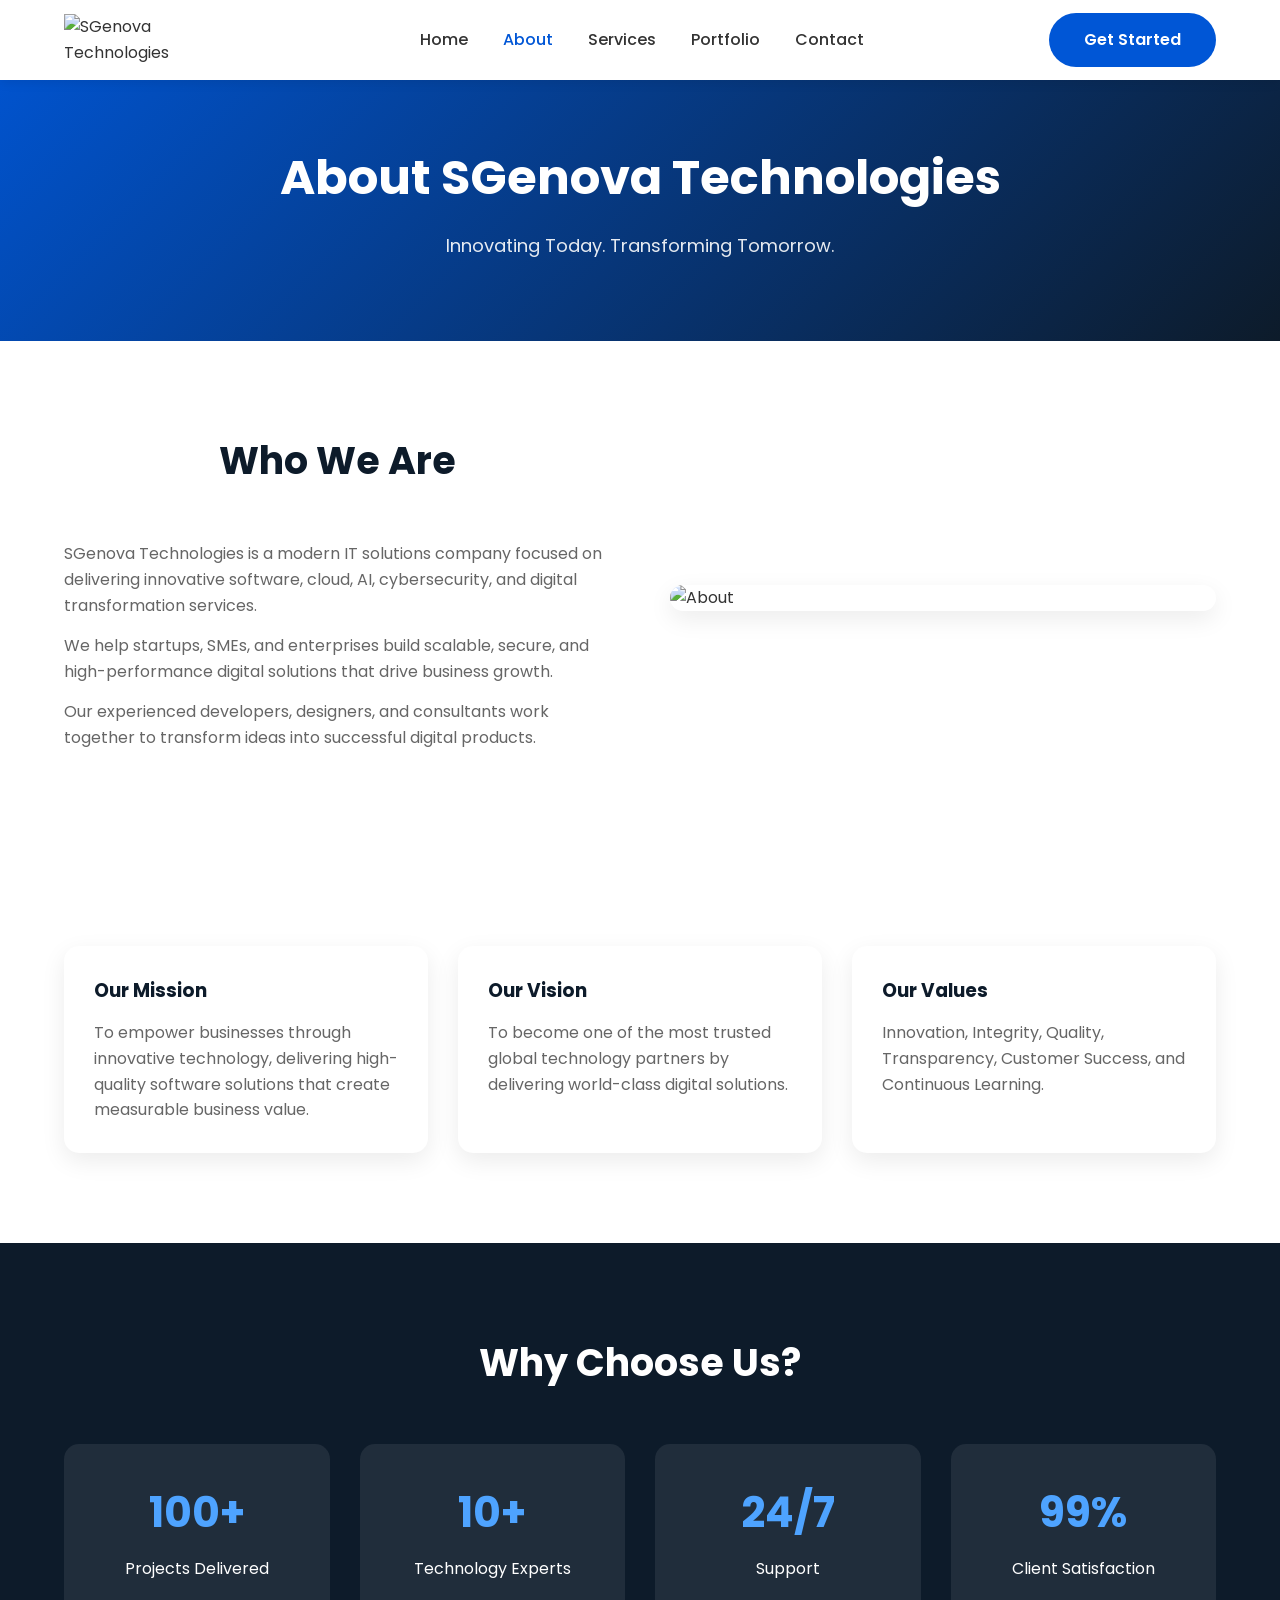
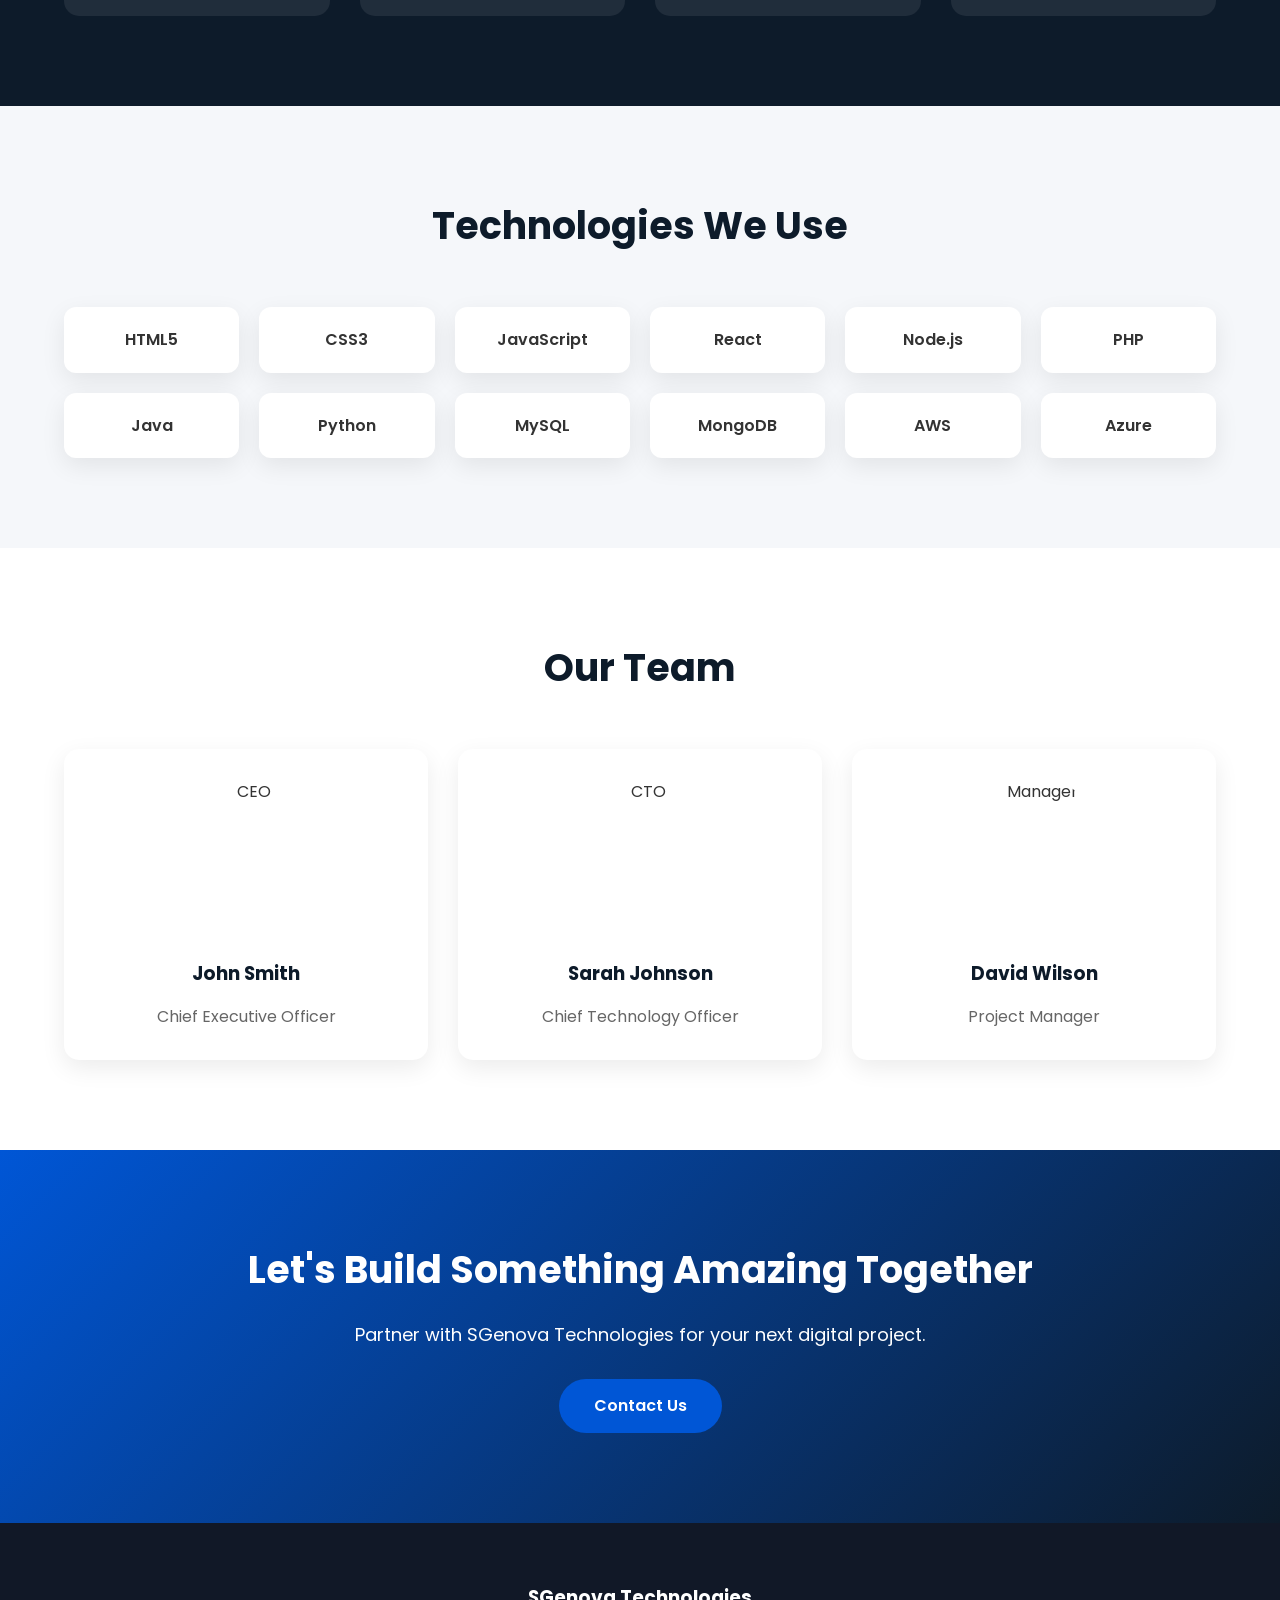
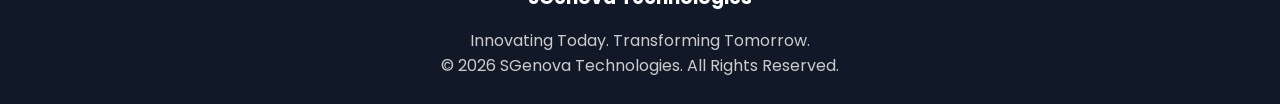
==== Frontend/about.html @ 68a5938a "c1" ====
<!DOCTYPE html>
<html lang="en">

<head>
    <meta charset="UTF-8">
    <meta name="viewport" content="width=device-width, initial-scale=1.0">

    <title>About Us | SGenova Technologies</title>

    <link rel="stylesheet" href="css/style.css">
    <link rel="stylesheet" href="css/responsive.css">
    <link rel="stylesheet" href="css/animations.css">

    <link rel="preconnect" href="https://fonts.googleapis.com">
    <link rel="preconnect" href="https://fonts.gstatic.com" crossorigin>

    <link href="https://fonts.googleapis.com/css2?family=Poppins:wght@300;400;500;600;700;800&display=swap"
        rel="stylesheet">
</head>

<body>

    <!-- Header -->

    <header>

        <div class="container">

            <nav>

                <div class="logo">
                    <img src="images/logo.png" alt="SGenova Technologies">
                </div>

                <ul>
                    <li><a href="index.html">Home</a></li>
                    <li><a href="about.html" class="active">About</a></li>
                    <li><a href="services.html">Services</a></li>
                    <li><a href="portfolio.html">Portfolio</a></li>
                    <li><a href="contact.html">Contact</a></li>
                </ul>

                <a href="contact.html" class="btn">Get Started</a>

            </nav>

        </div>

    </header>



    <!-- Page Banner -->

    <section class="page-banner">

        <div class="container">

            <h1>About SGenova Technologies</h1>

            <p>Innovating Today. Transforming Tomorrow.</p>

        </div>

    </section>



    <!-- Company -->

    <section class="about-company">

        <div class="container grid-2">

            <div>

                <h2>Who We Are</h2>

                <p>

                    SGenova Technologies is a modern IT solutions company focused on
                    delivering innovative software, cloud, AI, cybersecurity, and
                    digital transformation services.

                </p>

                <p>

                    We help startups, SMEs, and enterprises build scalable,
                    secure, and high-performance digital solutions that drive
                    business growth.

                </p>

                <p>

                    Our experienced developers, designers, and consultants work
                    together to transform ideas into successful digital products.

                </p>

            </div>

            <div>

                <img src="images/about.jpg" alt="About">

            </div>

        </div>

    </section>



    <!-- Mission Vision -->

    <section class="mission">

        <div class="container">

            <div class="cards">

                <div class="card">

                    <h3>Our Mission</h3>

                    <p>

                        To empower businesses through innovative technology,
                        delivering high-quality software solutions that create
                        measurable business value.

                    </p>

                </div>

                <div class="card">

                    <h3>Our Vision</h3>

                    <p>

                        To become one of the most trusted global technology
                        partners by delivering world-class digital solutions.

                    </p>

                </div>

                <div class="card">

                    <h3>Our Values</h3>

                    <p>

                        Innovation, Integrity, Quality, Transparency,
                        Customer Success, and Continuous Learning.

                    </p>

                </div>

            </div>

        </div>

    </section>



    <!-- Why Choose -->

    <section class="why">

        <div class="container">

            <h2>Why Choose Us?</h2>

            <div class="features">

                <div>

                    <h3>100+</h3>

                    <p>Projects Delivered</p>

                </div>

                <div>

                    <h3>10+</h3>

                    <p>Technology Experts</p>

                </div>

                <div>

                    <h3>24/7</h3>

                    <p>Support</p>

                </div>

                <div>

                    <h3>99%</h3>

                    <p>Client Satisfaction</p>

                </div>

            </div>

        </div>

    </section>



    <!-- Technologies -->

    <section class="technologies">

        <div class="container">

            <h2>Technologies We Use</h2>

            <div class="tech-grid">

                <div>HTML5</div>
                <div>CSS3</div>
                <div>JavaScript</div>
                <div>React</div>
                <div>Node.js</div>
                <div>PHP</div>
                <div>Java</div>
                <div>Python</div>
                <div>MySQL</div>
                <div>MongoDB</div>
                <div>AWS</div>
                <div>Azure</div>

            </div>

        </div>

    </section>



    <!-- Team -->

    <section class="team">

        <div class="container">

            <h2>Our Team</h2>

            <div class="cards">

                <div class="card">

                    <img src="images/team1.jpg" alt="CEO">

                    <h3>John Smith</h3>

                    <p>Chief Executive Officer</p>

                </div>

                <div class="card">

                    <img src="images/team2.jpg" alt="CTO">

                    <h3>Sarah Johnson</h3>

                    <p>Chief Technology Officer</p>

                </div>

                <div class="card">

                    <img src="images/team3.jpg" alt="Manager">

                    <h3>David Wilson</h3>

                    <p>Project Manager</p>

                </div>

            </div>

        </div>

    </section>



    <!-- CTA -->

    <section class="cta">

        <div class="container">

            <h2>Let's Build Something Amazing Together</h2>

            <p>Partner with SGenova Technologies for your next digital project.</p>

            <a href="contact.html" class="btn">Contact Us</a>

        </div>

    </section>



    <!-- Footer -->

    <footer>

        <div class="container">

            <h3>SGenova Technologies</h3>

            <p>Innovating Today. Transforming Tomorrow.</p>

            <p>© 2026 SGenova Technologies. All Rights Reserved.</p>

        </div>

    </footer>

    <script src="js/script.js"></script>

</body>

</html>
---- Frontend/css/style.css ----
/*====================================
    SGenova Technologies
    Main Stylesheet
=====================================*/

/* Google Font */
@import url('https://fonts.googleapis.com/css2?family=Poppins:wght@300;400;500;600;700;800&display=swap');

/* Reset */

*{
    margin:0;
    padding:0;
    box-sizing:border-box;
}

html{
    scroll-behavior:smooth;
}

body{
    font-family:'Poppins',sans-serif;
    line-height:1.6;
    color:#333;
    background:#fff;
}

/* Variables */

:root{

    --primary:#0056d6;
    --secondary:#0d1b2a;
    --light:#f5f7fa;
    --white:#ffffff;
    --dark:#222;
    --shadow:0 8px 25px rgba(0,0,0,.08);

}

/* Container */

.container{

    width:90%;
    max-width:1200px;
    margin:auto;

}

/* Images */

img{

    width:100%;
    display:block;

}

/* Links */

a{

    text-decoration:none;

}

/* Lists */

ul{

    list-style:none;

}

/* Buttons */

.btn{

    display:inline-block;
    padding:14px 35px;
    background:var(--primary);
    color:#fff;
    border-radius:50px;
    font-weight:600;
    transition:.3s;

}

.btn:hover{

    background:#003f9e;
    transform:translateY(-3px);

}

.btn-outline{

    display:inline-block;
    padding:14px 35px;
    border:2px solid var(--primary);
    color:var(--primary);
    border-radius:50px;
    transition:.3s;

}

.btn-outline:hover{

    background:var(--primary);
    color:#fff;

}

/* Header */

header{

    position:fixed;
    width:100%;
    top:0;
    left:0;
    background:#fff;
    box-shadow:0 3px 10px rgba(0,0,0,.08);
    z-index:1000;

}

nav{

    display:flex;
    justify-content:space-between;
    align-items:center;
    height:80px;

}

.logo img{

    width:170px;

}

nav ul{

    display:flex;
    gap:35px;

}

nav ul li a{

    color:#333;
    font-weight:500;
    transition:.3s;

}

nav ul li a:hover,
nav ul li a.active{

    color:var(--primary);

}

/* Hero */

.hero{

    padding:150px 0 100px;
    background:linear-gradient(to right,#eef5ff,#ffffff);

}

.hero-content{

    display:grid;
    grid-template-columns:repeat(2,1fr);
    gap:60px;
    align-items:center;

}

.hero-text h1{

    font-size:52px;
    color:var(--secondary);
    margin-bottom:20px;

}

.hero-text p{

    font-size:18px;
    margin-bottom:30px;
    color:#555;

}

.hero-image img{

    border-radius:20px;
    box-shadow:var(--shadow);

}

/* Common Sections */

section{

    padding:90px 0;

}

section h2{

    text-align:center;
    font-size:38px;
    color:var(--secondary);
    margin-bottom:50px;

}

/* Grid */

.grid-2{

    display:grid;
    grid-template-columns:repeat(2,1fr);
    gap:60px;
    align-items:center;

}

/* Cards */

.cards{

    display:grid;
    grid-template-columns:repeat(auto-fit,minmax(280px,1fr));
    gap:30px;

}

.card{

    background:#fff;
    padding:30px;
    border-radius:15px;
    box-shadow:var(--shadow);
    transition:.3s;

}

.card:hover{

    transform:translateY(-10px);

}

.card img{

    width:80px;
    margin-bottom:20px;

}

.card h3{

    margin-bottom:15px;
    color:var(--secondary);

}

.card p{

    color:#666;

}



/*====================================
    ABOUT SECTION
=====================================*/

.about-preview img,
.about-company img{
    border-radius:15px;
    box-shadow:var(--shadow);
}

.about-preview p,
.about-company p{
    margin:15px 0;
    color:#666;
    font-size:16px;
}

/*====================================
    PAGE BANNER
=====================================*/

.page-banner{
    background:linear-gradient(135deg,#0056d6,#0d1b2a);
    color:#fff;
    text-align:center;
    padding:140px 0 80px;
}

.page-banner h1{
    font-size:48px;
    margin-bottom:15px;
}

.page-banner p{
    font-size:18px;
    opacity:.9;
}

/*====================================
    SERVICES
=====================================*/

.services{
    background:#f8f9fc;
}

.services .card{
    text-align:center;
}

.services .card img{
    width:70px;
    margin:0 auto 20px;
}

.services .card h3{
    margin-bottom:15px;
}

.services .card:hover{
    background:#fff;
}

/*====================================
    PROCESS
=====================================*/

.process{
    background:#fff;
}

.process .card{
    text-align:center;
}

.process .card h3{
    font-size:42px;
    color:var(--primary);
}

/*====================================
    TECHNOLOGIES
=====================================*/

.technologies{
    background:#f5f7fa;
}

.tech-grid{
    display:grid;
    grid-template-columns:repeat(auto-fit,minmax(160px,1fr));
    gap:20px;
}

.tech-grid div{
    background:#fff;
    padding:20px;
    text-align:center;
    border-radius:12px;
    font-weight:600;
    box-shadow:var(--shadow);
    transition:.3s;
}

.tech-grid div:hover{
    background:var(--primary);
    color:#fff;
    transform:translateY(-5px);
}

/*====================================
    WHY CHOOSE US
=====================================*/

.why{
    background:#0d1b2a;
    color:#fff;
}

.why h2{
    color:#fff;
}

.features{
    display:grid;
    grid-template-columns:repeat(auto-fit,minmax(220px,1fr));
    gap:30px;
    text-align:center;
}

.features div{
    padding:35px;
    background:rgba(255,255,255,.08);
    border-radius:15px;
}

.features h3{
    font-size:42px;
    color:#4ea3ff;
}

.features p{
    margin-top:10px;
}

/*====================================
    PORTFOLIO
=====================================*/

.portfolio{
    background:#fff;
}

.portfolio .card{
    overflow:hidden;
}

.portfolio .card img{
    width:100%;
    height:220px;
    object-fit:cover;
    border-radius:12px;
    margin-bottom:20px;
}

.portfolio .card:hover img{
    transform:scale(1.05);
    transition:.4s;
}

.tag{
    display:inline-block;
    margin-top:15px;
    padding:8px 18px;
    background:var(--primary);
    color:#fff;
    border-radius:30px;
    font-size:13px;
}

/*====================================
    INDUSTRIES
=====================================*/

.industries{
    background:#f8f9fc;
}

.industries .card{
    text-align:center;
}

/*====================================
    TEAM
=====================================*/

.team{
    background:#fff;
}

.team .card{
    text-align:center;
}

.team img{
    width:160px;
    height:160px;
    border-radius:50%;
    object-fit:cover;
    margin:auto;
    margin-bottom:20px;
}

/*====================================
    TESTIMONIALS
=====================================*/

.testimonials{
    background:#f5f7fa;
}

.testimonials .card{
    text-align:center;
}

.testimonials p{
    font-style:italic;
    color:#555;
}

.testimonials h4{
    margin-top:20px;
    color:var(--primary);
}

/*====================================
    CONTACT
=====================================*/

.contact{
    background:#fff;
}

.contact-form{
    background:#fff;
    padding:40px;
    border-radius:15px;
    box-shadow:var(--shadow);
}

.contact-form h2{
    text-align:left;
    margin-bottom:25px;
}

.contact-form input,
.contact-form textarea{
    width:100%;
    padding:15px;
    margin-bottom:20px;
    border:1px solid #ddd;
    border-radius:10px;
    font-size:15px;
    font-family:Poppins,sans-serif;
}

.contact-form input:focus,
.contact-form textarea:focus{
    outline:none;
    border-color:var(--primary);
}

.contact-info{
    padding:20px;
}

.info-box{
    background:#f5f7fa;
    padding:25px;
    margin-bottom:20px;
    border-left:5px solid var(--primary);
    border-radius:10px;
}

.info-box h3{
    margin-bottom:10px;
    color:var(--secondary);
}

.map iframe{
    border-radius:15px;
    box-shadow:var(--shadow);
}

/*====================================
    CTA
=====================================*/

.cta{
    text-align:center;
    background:linear-gradient(135deg,#0056d6,#0d1b2a);
    color:#fff;
}

.cta h2{
    color:#fff;
    margin-bottom:20px;
}

.cta p{
    margin-bottom:30px;
    font-size:18px;
}

/*====================================
    FOOTER
=====================================*/

footer{
    background:#111827;
    color:#fff;
    padding:60px 0 25px;
    text-align:center;
}

.footer-grid{
    display:grid;
    grid-template-columns:repeat(auto-fit,minmax(250px,1fr));
    gap:40px;
    margin-bottom:30px;
    text-align:left;
}

footer h3,
footer h4{
    margin-bottom:15px;
}

footer ul li{
    margin-bottom:10px;
}

footer a{
    color:#ddd;
    transition:.3s;
}

footer a:hover{
    color:#4ea3ff;
}

footer p{
    color:#ccc;
}

/*====================================
    UTILITIES
=====================================*/

.text-center{
    text-align:center;
}

.mt-50{
    margin-top:50px;
}

.mb-50{
    margin-bottom:50px;
}

.shadow{
    box-shadow:var(--shadow);
}

.rounded{
    border-radius:15px;
}
---- Frontend/css/responsive.css ----
/*=========================================
    SGenova Technologies
    Responsive Stylesheet
==========================================*/

/* ===============================
   Large Devices (1200px)
================================ */

@media (max-width:1200px){

.container{
    width:95%;
}

.hero-text h1{
    font-size:46px;
}

section h2{
    font-size:34px;
}

}

/* ===============================
   Tablets (992px)
================================ */

@media (max-width:992px){

.hero-content,
.grid-2{

    grid-template-columns:1fr;
    text-align:center;

}

.hero{

    padding-top:130px;

}

.hero-image{

    order:-1;

}

.hero-text h1{

    font-size:42px;

}

.about-preview img,
.about-company img{

    margin:auto;

}

.features{

    grid-template-columns:repeat(2,1fr);

}

.footer-grid{

    grid-template-columns:repeat(2,1fr);

}

}

/* ===============================
   Mobile Navigation (768px)
================================ */

@media (max-width:768px){

header{

    position:relative;

}

nav{

    flex-direction:column;
    height:auto;
    padding:20px 0;

}

.logo{

    margin-bottom:20px;

}

nav ul{

    flex-direction:column;
    gap:15px;
    margin:20px 0;
    text-align:center;

}

.btn{

    padding:12px 25px;

}

.hero{

    padding:80px 0;

}

.hero-text h1{

    font-size:34px;

}

.hero-text p{

    font-size:16px;

}

.page-banner{

    padding:80px 0;

}

.page-banner h1{

    font-size:34px;

}

section{

    padding:70px 0;

}

section h2{

    font-size:30px;

}

.cards{

    grid-template-columns:1fr;

}

.features{

    grid-template-columns:1fr;

}

.tech-grid{

    grid-template-columns:repeat(2,1fr);

}

.contact{

    text-align:center;

}

.contact-form{

    padding:25px;

}

.footer-grid{

    grid-template-columns:1fr;
    text-align:center;

}

}

/* ===============================
   Small Phones (576px)
================================ */

@media (max-width:576px){

.container{

    width:92%;

}

.hero-text h1{

    font-size:28px;

}

.hero-text p{

    font-size:15px;

}

.page-banner h1{

    font-size:28px;

}

.page-banner p{

    font-size:15px;

}

section h2{

    font-size:26px;

}

.card{

    padding:20px;

}

.card h3{

    font-size:20px;

}

.tech-grid{

    grid-template-columns:1fr;

}

.features h3{

    font-size:32px;

}

.contact-form input,
.contact-form textarea{

    padding:12px;

}

.btn,
.btn-outline{

    display:block;
    width:100%;
    text-align:center;

}

.map iframe{

    height:300px;

}

}

/* ===============================
   Very Small Devices (400px)
================================ */

@media (max-width:400px){

.hero-text h1{

    font-size:24px;

}

.hero-text p{

    font-size:14px;

}

section{

    padding:50px 0;

}

.card{

    padding:15px;

}

.logo img{

    width:140px;

}

.page-banner{

    padding:60px 0;

}

}

/* ===============================
   Landscape Phones
================================ */

@media (max-height:500px){

.hero{

    padding:60px 0;

}

.page-banner{

    padding:60px 0;

}

}
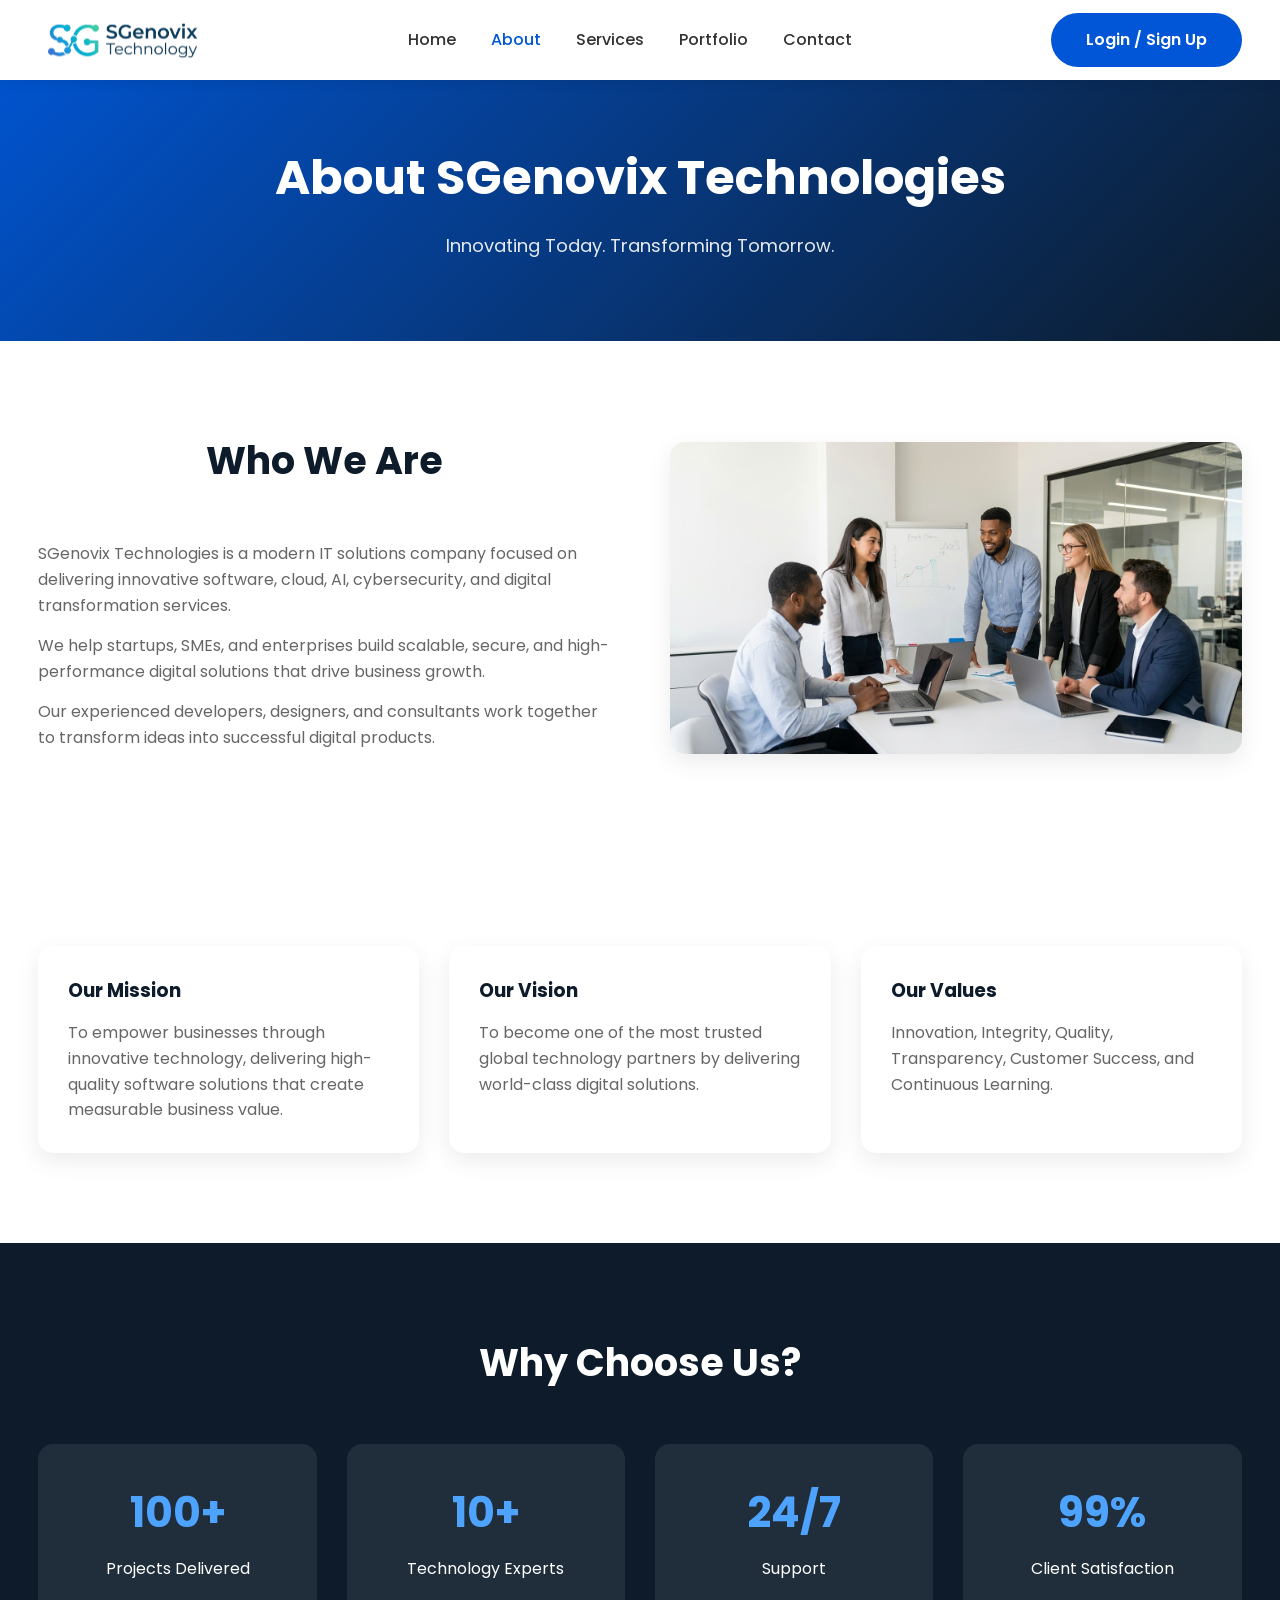
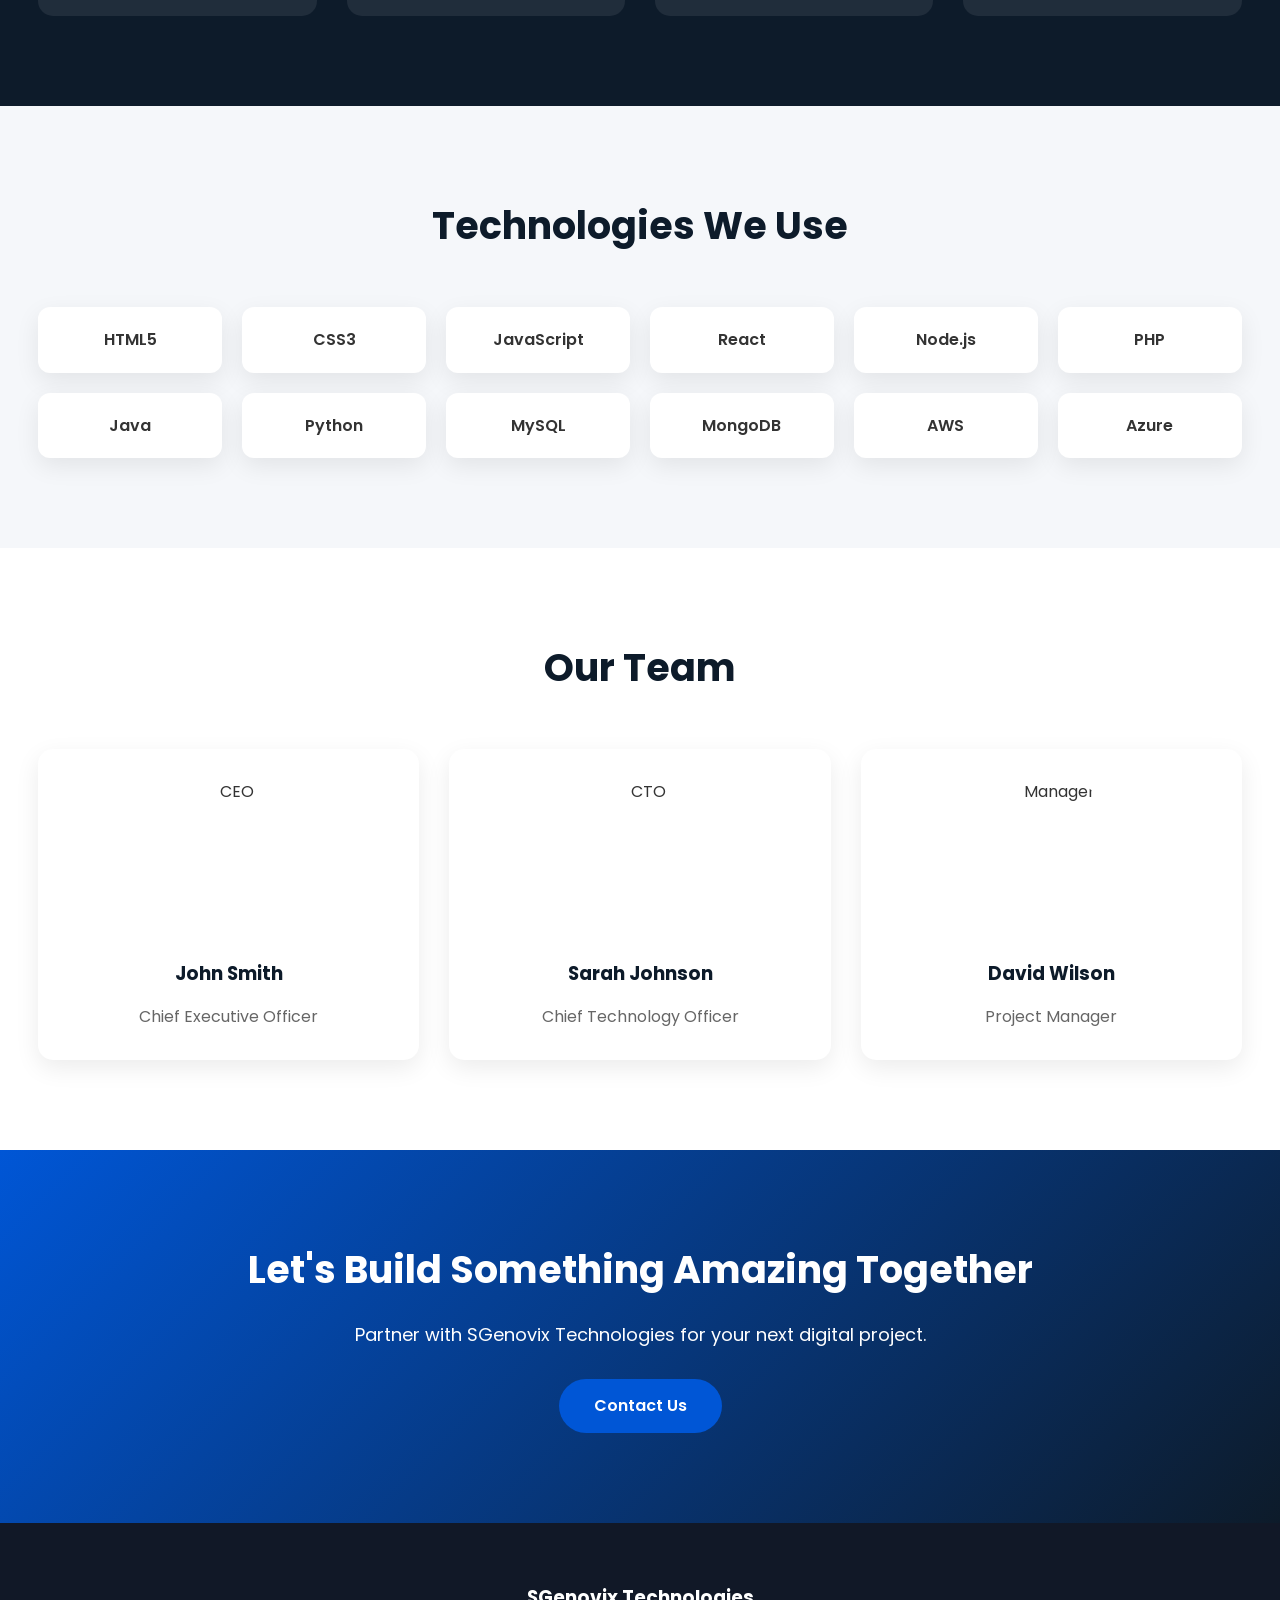
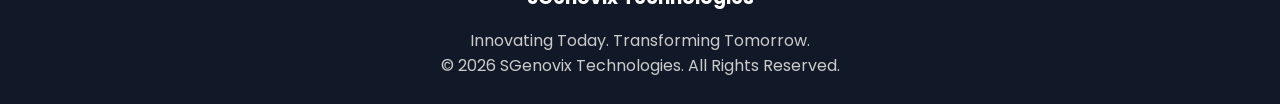
==== commit eea9b7f8: "22 c" ====
--- a/Frontend/about.html
+++ b/Frontend/about.html
@@ -5,7 +5,7 @@
     <meta charset="UTF-8">
     <meta name="viewport" content="width=device-width, initial-scale=1.0">
 
-    <title>About Us | SGenova Technologies</title>
+    <title>About Us | SGenovix Technologies</title>
 
     <link rel="stylesheet" href="css/style.css">
     <link rel="stylesheet" href="css/responsive.css">
@@ -29,7 +29,7 @@
             <nav>
 
                 <div class="logo">
-                    <img src="images/logo.png" alt="SGenova Technologies">
+                    <img src="images/logo.png" alt="SGenovix Technologies">
                 </div>
 
                 <ul>
@@ -40,7 +40,7 @@
                     <li><a href="contact.html">Contact</a></li>
                 </ul>
 
-                <a href="contact.html" class="btn">Get Started</a>
+                <a href="login.html" class="btn">Login / Sign Up</a>
 
             </nav>
 
@@ -56,7 +56,7 @@
 
         <div class="container">
 
-            <h1>About SGenova Technologies</h1>
+            <h1>About SGenovix Technologies</h1>
 
             <p>Innovating Today. Transforming Tomorrow.</p>
 
@@ -78,7 +78,7 @@
 
                 <p>
 
-                    SGenova Technologies is a modern IT solutions company focused on
+                    SGenovix Technologies is a modern IT solutions company focused on
                     delivering innovative software, cloud, AI, cybersecurity, and
                     digital transformation services.
 
@@ -103,7 +103,7 @@
 
             <div>
 
-                <img src="images/about.jpg" alt="About">
+                <img src="images/about.png" alt="About">
 
             </div>
 
@@ -306,7 +306,7 @@
 
             <h2>Let's Build Something Amazing Together</h2>
 
-            <p>Partner with SGenova Technologies for your next digital project.</p>
+            <p>Partner with SGenovix Technologies for your next digital project.</p>
 
             <a href="contact.html" class="btn">Contact Us</a>
 
@@ -322,11 +322,11 @@
 
         <div class="container">
 
-            <h3>SGenova Technologies</h3>
+            <h3>SGenovix Technologies</h3>
 
             <p>Innovating Today. Transforming Tomorrow.</p>
 
-            <p>© 2026 SGenova Technologies. All Rights Reserved.</p>
+            <p>© 2026 SGenovix Technologies. All Rights Reserved.</p>
 
         </div>
 
--- a/Frontend/css/style.css
+++ b/Frontend/css/style.css
@@ -42,8 +42,8 @@
 
 .container{
 
-    width:90%;
-    max-width:1200px;
+    width:94%;
+    max-width:1400px;
     margin:auto;
 
 }
@@ -424,42 +424,208 @@
 .features p{
     margin-top:10px;
 }
-
-/*====================================
-    PORTFOLIO
+/*====================================
+        PREMIUM INFINITE PORTFOLIO
 =====================================*/
 
 .portfolio{
-    background:#fff;
-}
-
-.portfolio .card{
+    background:#f8fbff;
+    overflow:visible;
+}
+
+.portfolio-slider{
+
+    position:relative;
+
+    width:100%;
+
+    overflow:visible;
+
+    padding:10px 0;
+
+}
+
+.slider-track{
+
+    display:flex;
+
+    gap:30px;
+
+    transition:transform .6s ease;
+
+    will-change:transform;
+
+}
+
+.slider-track.dragging{
+
+    transition:none;
+
+    cursor:grabbing;
+
+}
+
+.slider-track .card{
+
+    min-width:350px;
+
+    max-width:350px;
+
+    background:#fff;
+
+    border-radius:18px;
+
     overflow:hidden;
-}
-
-.portfolio .card img{
+
+    box-shadow:0 15px 40px rgba(0,0,0,.08);
+
+    transition:.35s;
+
+    user-select:none;
+
+}
+
+.slider-track .card:hover{
+
+    transform:translateY(-12px);
+
+    box-shadow:0 25px 60px rgba(0,0,0,.15);
+
+}
+
+.slider-track .card img{
+
     width:100%;
-    height:220px;
-    object-fit:cover;
-    border-radius:12px;
-    margin-bottom:20px;
-}
-
-.portfolio .card:hover img{
-    transform:scale(1.05);
-    transition:.4s;
+
+    height:230px;
+
+    object-fit:contain;
+
+    background:#eef3fa;
+
+    transition:.5s;
+
+}
+
+.slider-track .card:hover img{
+
+    transform:scale(1.06);
+
+}
+
+.slider-track .card h3{
+
+    padding:22px 22px 10px;
+
+    color:#0d1b2a;
+
+    font-size:24px;
+
+}
+
+.slider-track .card p{
+
+    padding:0 22px;
+
+    color:#666;
+
+    line-height:1.7;
+
+    min-height:95px;
+
 }
 
 .tag{
+
     display:inline-block;
-    margin-top:15px;
-    padding:8px 18px;
-    background:var(--primary);
-    color:#fff;
-    border-radius:30px;
-    font-size:13px;
-}
-
+
+    margin:22px;
+
+    padding:10px 20px;
+
+    background:#0056d6;
+
+    color:#fff;
+
+    border-radius:50px;
+
+    font-size:14px;
+
+}
+
+.slider-btn{
+
+    position:absolute;
+
+    top:50%;
+
+    transform:translateY(-50%);
+
+    width:56px;
+
+    height:56px;
+
+    border:none;
+
+    border-radius:50%;
+
+    background:#fff;
+
+    color:#0056d6;
+
+    font-size:28px;
+
+    box-shadow:0 10px 30px rgba(0,0,0,.15);
+
+    cursor:pointer;
+
+    transition:.3s;
+
+    z-index:100;
+
+}
+
+.slider-btn:hover{
+
+    background:#0056d6;
+
+    color:#fff;
+
+}
+
+.prev{
+
+    left:-50px;
+
+}
+
+.next{
+
+    right:-50px;
+
+}
+
+/*====================================
+        Slider Drag
+=====================================*/
+
+.slider-track{
+
+    cursor:grab;
+
+}
+
+.slider-track.dragging{
+
+    cursor:grabbing;
+
+}
+
+.slider-track .card{
+
+    flex-shrink:0;
+
+}
 /*====================================
     INDUSTRIES
 =====================================*/
@@ -657,4 +823,31 @@
 
 .rounded{
     border-radius:15px;
+}
+
+
+/*====================================
+        Slider Drag
+=====================================*/
+
+.slider-track{
+
+    cursor: grab;
+
+}
+
+.slider-track.dragging{
+
+    cursor: grabbing;
+
+    scroll-behavior: auto;
+
+    user-select: none;
+
+}
+
+.slider-track .card{
+
+    user-select: none;
+
 }
--- a/Frontend/css/responsive.css
+++ b/Frontend/css/responsive.css
@@ -158,10 +158,18 @@
     font-size:30px;
 
 }
-
-.cards{
-
-    grid-template-columns:1fr;
+/* Portfolio Slider */
+
+.slider-track .card{
+
+    flex:0 0 48%;
+
+}
+
+.slider-btn{
+
+    width:50px;
+    height:50px;
 
 }
 
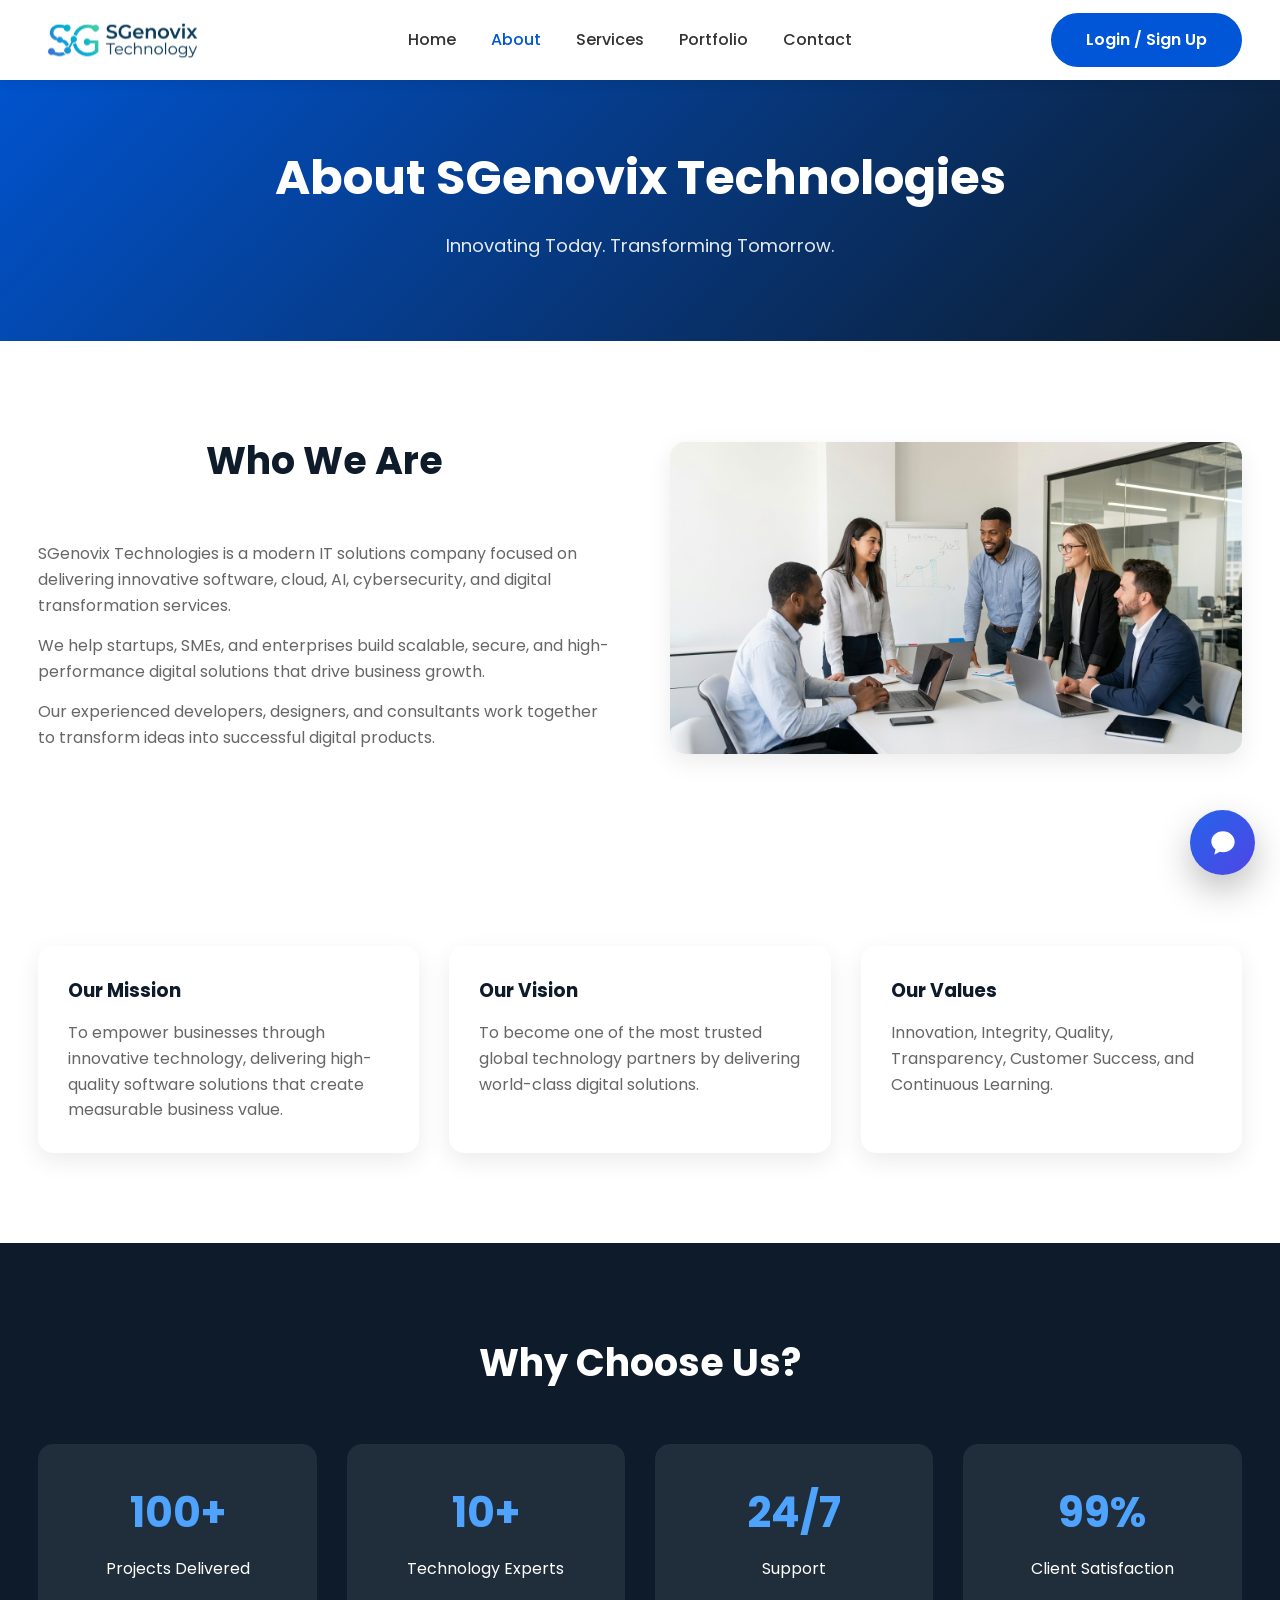
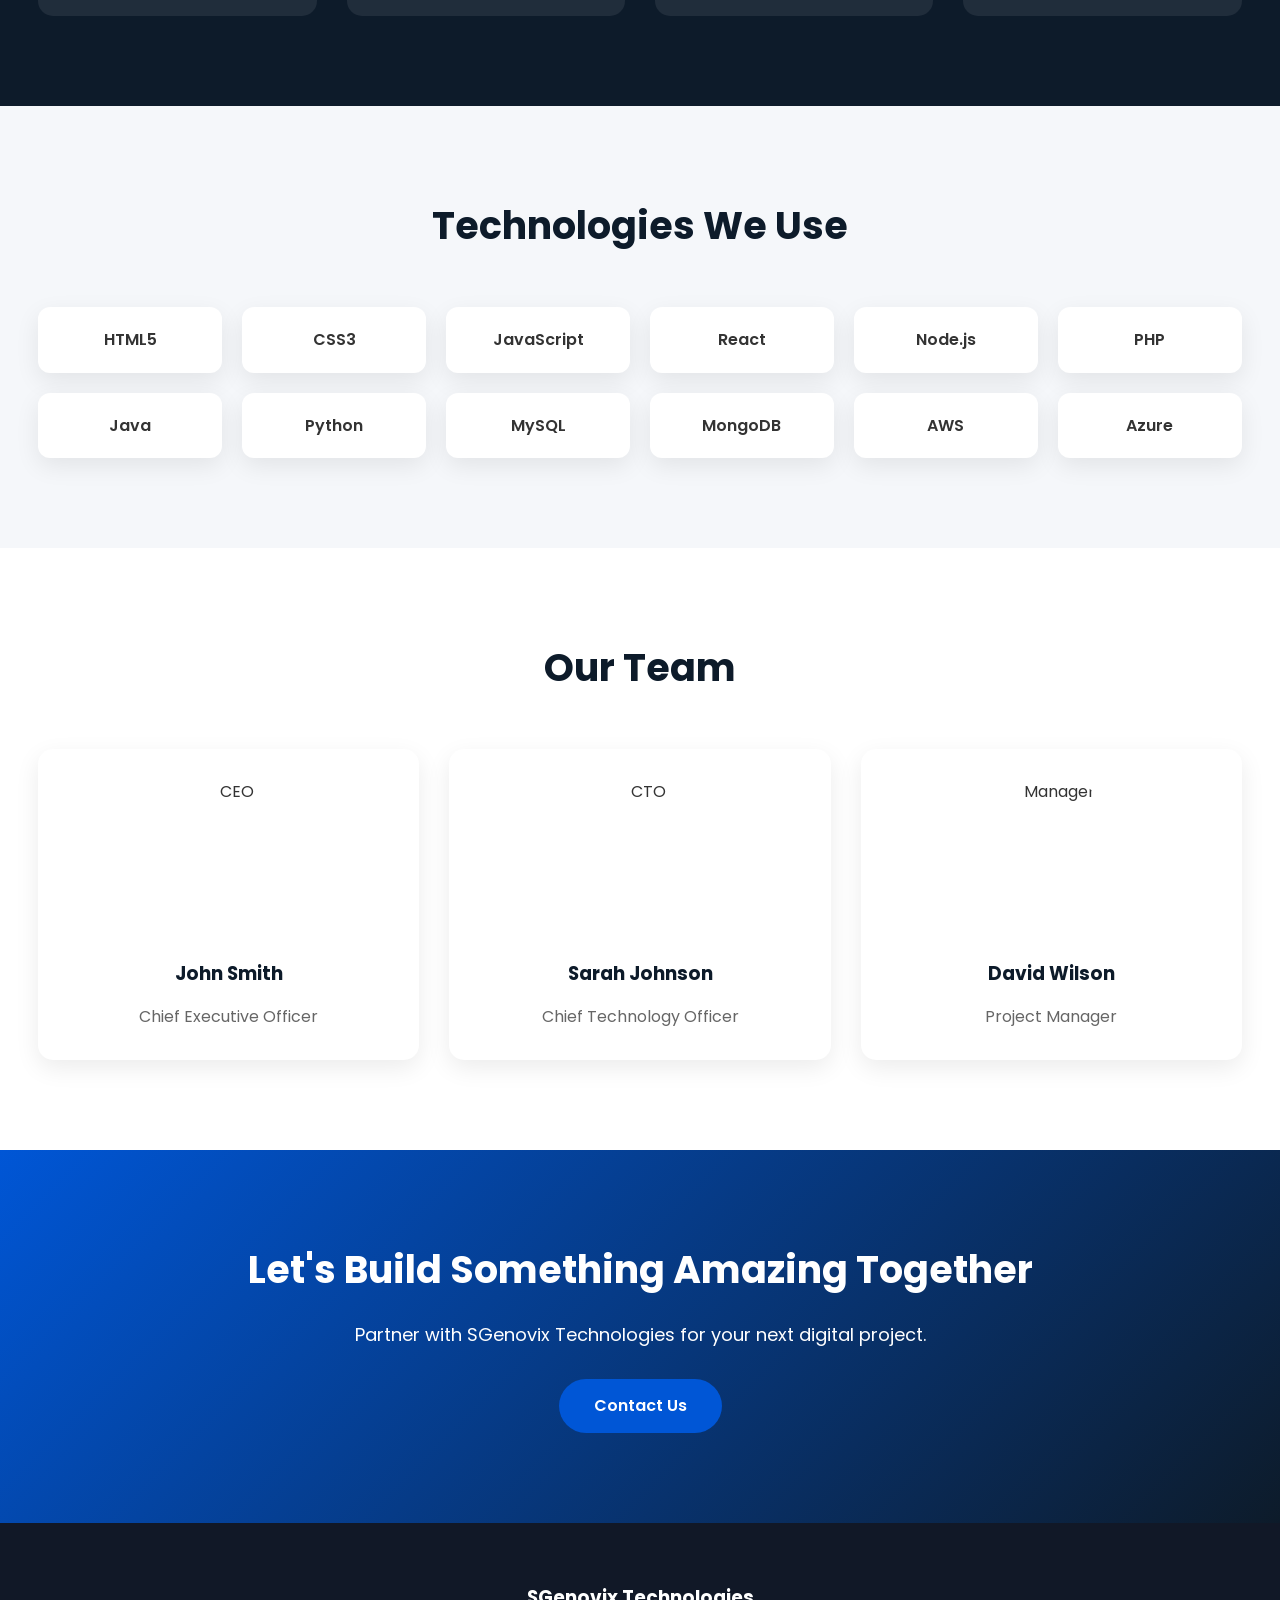
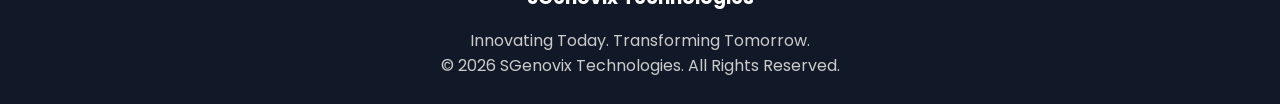
==== commit 36fe9313: "chatbot" ====
--- a/Frontend/about.html
+++ b/Frontend/about.html
@@ -18,6 +18,25 @@
         rel="stylesheet">
 </head>
 
+<div id="chatbot-container"></div>
+
+<script>
+
+    fetch("chatbot.html")
+
+        .then(response => response.text())
+
+        .then(html => {
+
+            document.getElementById("chatbot-container").innerHTML = html;
+
+        });
+
+</script>
+
+<link rel="stylesheet" href="css/chatbot.css">
+
+<script src="js/chatbot.js"></script>
 <body>
 
     <!-- Header -->
--- a/Frontend/css/chatbot.css
+++ b/Frontend/css/chatbot.css
@@ -0,0 +1,434 @@
+/* ===========================
+   SGenovix AI Chatbot
+=========================== */
+
+#chatbot {
+    position: fixed;
+    bottom: 25px;
+    right: 25px;
+    z-index: 99999;
+    font-family: 'Segoe UI', sans-serif;
+}
+
+/* Floating Button */
+
+#chat-toggle {
+    width: 65px;
+    height: 65px;
+    border: none;
+    border-radius: 50%;
+    cursor: pointer;
+    background: linear-gradient(135deg, #2563eb, #4f46e5);
+    color: white;
+    display: flex;
+    align-items: center;
+    justify-content: center;
+    box-shadow: 0 15px 35px rgba(0, 0, 0, .25);
+    transition: .3s;
+}
+
+#chat-toggle:hover {
+    transform: scale(1.08);
+}
+
+#chat-toggle svg {
+    width: 28px;
+    height: 28px;
+}
+
+/* Chat Window */
+
+#chat-window {
+
+    width: 380px;
+    height: 600px;
+
+    position: absolute;
+    bottom: 85px;
+    right: 0;
+
+    background: #ffffff;
+
+    border-radius: 20px;
+
+    overflow: hidden;
+
+    display: none;
+
+    flex-direction: column;
+
+    box-shadow: 0 20px 60px rgba(0, 0, 0, .25);
+
+    animation: popup .35s ease;
+
+}
+
+@keyframes popup {
+
+    from {
+
+        opacity: 0;
+
+        transform: translateY(30px);
+
+    }
+
+    to {
+
+        opacity: 1;
+
+        transform: translateY(0);
+
+    }
+
+}
+
+/* Header */
+
+.chat-header {
+
+    height: 75px;
+
+    background: linear-gradient(135deg, #2563eb, #4f46e5);
+
+    display: flex;
+
+    align-items: center;
+
+    padding: 15px;
+
+    color: white;
+
+}
+
+.chat-avatar {
+
+    width: 48px;
+
+    height: 48px;
+
+    background: white;
+
+    border-radius: 50%;
+
+    display: flex;
+
+    justify-content: center;
+
+    align-items: center;
+
+    font-size: 24px;
+
+    margin-right: 12px;
+
+}
+
+.chat-title {
+
+    flex: 1;
+
+}
+
+.chat-title h3 {
+
+    margin: 0;
+
+    font-size: 18px;
+
+}
+
+.chat-title span {
+
+    font-size: 12px;
+
+    opacity: .85;
+
+}
+
+#close-chat {
+
+    border: none;
+
+    background: none;
+
+    color: white;
+
+    font-size: 20px;
+
+    cursor: pointer;
+
+}
+
+/* Messages */
+
+#chat-messages {
+
+    flex: 1;
+
+    padding: 20px;
+
+    overflow-y: auto;
+
+    background: #f7f9fc;
+
+    display: flex;
+
+    flex-direction: column;
+
+    gap: 15px;
+
+}
+
+/* Bot Message */
+
+.bot-message {
+
+    background: white;
+
+    padding: 12px 15px;
+
+    border-radius: 15px;
+
+    max-width: 85%;
+
+    box-shadow: 0 2px 8px rgba(0, 0, 0, .08);
+
+    font-size: 14px;
+
+    line-height: 1.6;
+
+}
+
+/* User Message */
+
+.user-message {
+
+    background: #2563eb;
+
+    color: white;
+
+    padding: 12px 15px;
+
+    border-radius: 15px;
+
+    align-self: flex-end;
+
+    max-width: 85%;
+
+    font-size: 14px;
+
+    line-height: 1.6;
+
+}
+
+/* Input */
+
+.chat-input {
+
+    height: 70px;
+
+    display: flex;
+
+    align-items: center;
+
+    padding: 10px;
+
+    border-top: 1px solid #ddd;
+
+    background: white;
+
+}
+
+#user-input {
+
+    flex: 1;
+
+    padding: 12px;
+
+    border-radius: 10px;
+
+    border: 1px solid #ccc;
+
+    outline: none;
+
+    font-size: 15px;
+
+}
+
+#send-message {
+
+    width: 48px;
+
+    height: 48px;
+
+    margin-left: 10px;
+
+    border: none;
+
+    border-radius: 10px;
+
+    cursor: pointer;
+
+    background: #2563eb;
+
+    color: white;
+
+    font-size: 18px;
+
+    transition: .3s;
+
+}
+
+#send-message:hover {
+
+    background: #1d4ed8;
+
+}
+
+/* Quick Questions */
+
+.quick-actions {
+
+    padding: 10px;
+
+    display: flex;
+
+    gap: 8px;
+
+    overflow-x: auto;
+
+    background: #fff;
+
+    border-top: 1px solid #eee;
+
+}
+
+.quick-actions button {
+
+    padding: 8px 12px;
+
+    border: none;
+
+    border-radius: 30px;
+
+    cursor: pointer;
+
+    background: #edf2ff;
+
+    color: #2563eb;
+
+    white-space: nowrap;
+
+    font-size: 13px;
+
+    transition: .3s;
+
+}
+
+.quick-actions button:hover {
+
+    background: #2563eb;
+
+    color: white;
+
+}
+
+/* Typing Indicator */
+
+#typing-indicator {
+
+    display: none;
+
+    padding: 10px 20px;
+
+}
+
+#typing-indicator span {
+
+    display: inline-block;
+
+    width: 8px;
+
+    height: 8px;
+
+    margin: 2px;
+
+    border-radius: 50%;
+
+    background: #999;
+
+    animation: typing 1.2s infinite;
+
+}
+
+#typing-indicator span:nth-child(2) {
+
+    animation-delay: .2s;
+
+}
+
+#typing-indicator span:nth-child(3) {
+
+    animation-delay: .4s;
+
+}
+
+@keyframes typing {
+
+    0%,
+    80%,
+    100% {
+
+        transform: scale(0);
+
+    }
+
+    40% {
+
+        transform: scale(1);
+
+    }
+
+}
+
+/* Scrollbar */
+
+#chat-messages::-webkit-scrollbar {
+
+    width: 6px;
+
+}
+
+#chat-messages::-webkit-scrollbar-thumb {
+
+    background: #bdbdbd;
+
+    border-radius: 20px;
+
+}
+
+/* Mobile */
+
+@media(max-width:600px) {
+
+    #chat-window {
+
+        width: 95vw;
+
+        height: 80vh;
+
+        right: -10px;
+
+        bottom: 90px;
+
+    }
+
+    #chat-toggle {
+
+        width: 60px;
+
+        height: 60px;
+
+    }
+
+}
